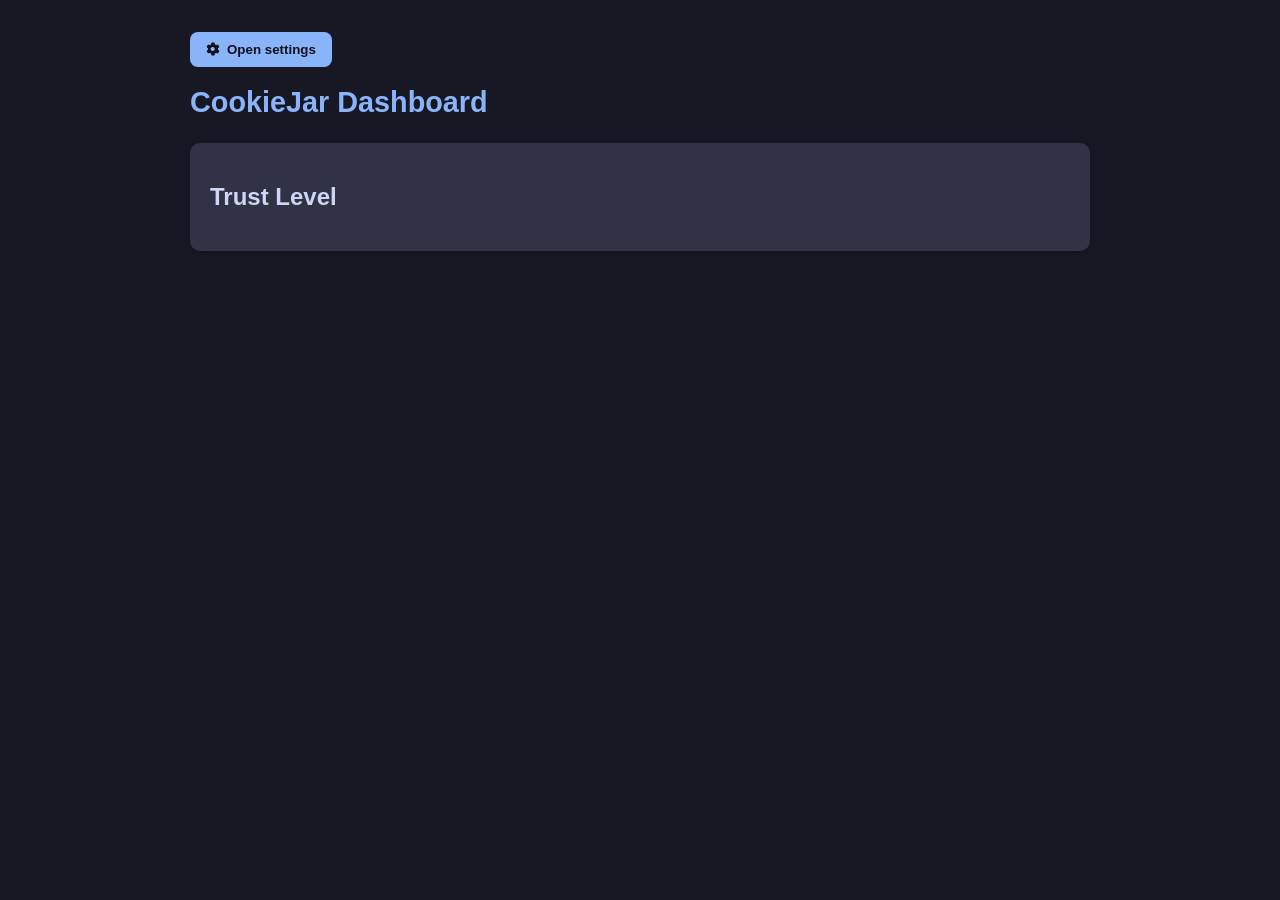
==== extension/dashboard/index.html @ 87004cbf "first draft" ====
<!doctype html>
<html lang="en">
<head>
    <meta charset="UTF-8">
    <title>CookieJar Security Suite - Dashboard</title>
    <link rel="stylesheet" href="dashboard.css">
</head>
<body>
    <button class="btn primary" id="open-settings"><i class="fa-solid fa-gear"></i> Open settings</button>

    <h1>CookieJar Dashboard</h1>
    <div class="card">
        <h2>Trust Level</h2>
    </div>

    <script src="../background/profile.js"></script>
    <script src="dashboard.js"></script>
</body>
</html>
---- extension/dashboard/dashboard.css ----
@import url('https://cdnjs.cloudflare.com/ajax/libs/font-awesome/6.5.1/css/all.min.css');

:root {
    --bg-base: #1e1e2e;
    --bg-surface: #181825;
    --bg-card: #313244;
    --bg-input: #45475a;
    --text-main: #cdd6f4;
    --text-muted: #a6adc8;
    --accent-blue: #89b4fa;
    --accent-red: #f38ba8;
    --accent-orange: #fab387;
    --accent-green: #a6e3a1;
    --accent-grey: #6c7086;
    --border-radius: 10px;
}

body {
    font-family: 'Segoe UI', Roboto, -apple-system, sans-serif;
    padding: 32px;
    background: var(--bg-surface);
    color: var(--text-main);
    max-width: 900px;
    margin: 0 auto;
}

h1 {
    color: var(--accent-blue);
    font-size: 1.8rem;
    margin-bottom: 24px;
}

.header-actions {
    display: flex;
    gap: 12px;
    margin-bottom: 24px;
}

.card {
    background: var(--bg-card);
    padding: 20px;
    border-radius: var(--border-radius);
    margin-bottom: 16px;
    box-shadow: 0 4px 12px rgba(0, 0, 0, 0.15);
}

/* Griglia per le opzioni */
.card-grid {
    display: grid;
    grid-template-columns: repeat(auto-fill, minmax(280px, 1fr));
    gap: 16px;
    margin-top: 12px;
}

.setting-card {
    background: var(--bg-surface);
    padding: 14px;
    border-radius: 8px;
    border: 1px solid rgba(255, 255, 255, 0.05);
}

.btn {
    padding: 10px 16px;
    border: none;
    border-radius: 8px;
    font-weight: 600;
    cursor: pointer;
    transition: all 0.2s ease;
    display: inline-flex;
    align-items: center;
    gap: 8px;
}

.btn.primary {
    background: var(--accent-blue);
    color: #11111b;
}

.btn.primary:hover {
    filter: brightness(1.1);
    transform: translateY(-1px);
}

.btn.crucial {
    background: var(--accent-red);
    color: #11111b;
}

.btn.crucial:hover {
    filter: brightness(1.1);
}

/* Form & Inputs */
input[type="text"] {
    width: 100%;
    padding: 8px 12px;
    margin-top: 6px;
    border-radius: 6px;
    border: 1px solid #585b70;
    background: var(--bg-input);
    color: var(--text-main);
    box-sizing: border-box;
}

input[type="checkbox"] {
    accent-color: var(--accent-blue);
    transform: scale(1.1);
    cursor: pointer;
}
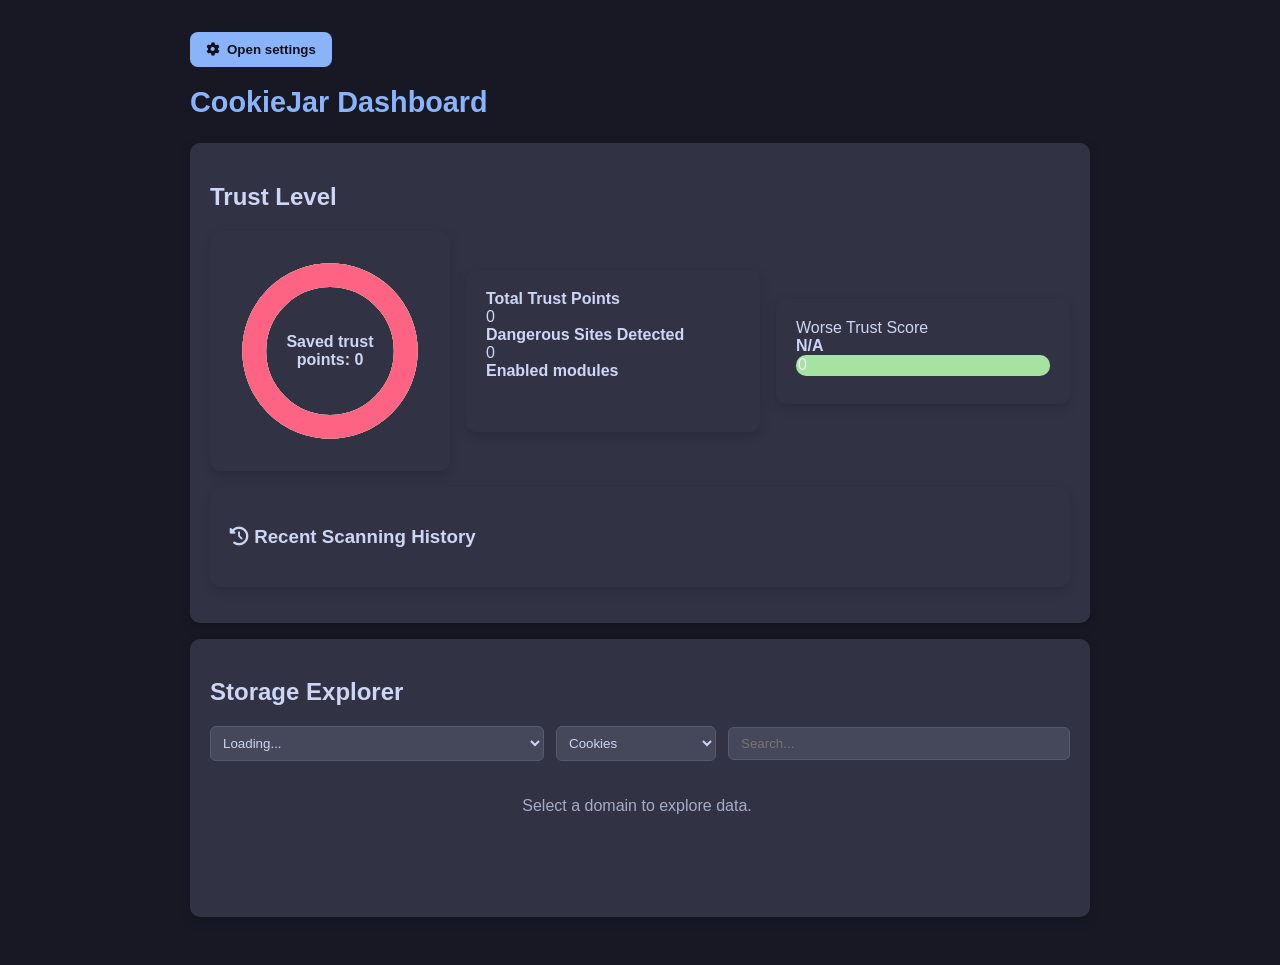
==== commit b869fe77: "update dashboard, popup" ====
--- a/extension/dashboard/index.html
+++ b/extension/dashboard/index.html
@@ -3,6 +3,7 @@
 <head>
     <meta charset="UTF-8">
     <title>CookieJar Security Suite - Dashboard</title>
+    <link rel="icon" href="../assets/icon.svg">
     <link rel="stylesheet" href="dashboard.css">
 </head>
 <body>
@@ -11,8 +12,66 @@
     <h1>CookieJar Dashboard</h1>
     <div class="card">
         <h2>Trust Level</h2>
+        <div class="row">
+            <div class="card" style="width: 200px; height: 200px;">
+                <div class="donut-container" style="position: relative; width: 200px; height: 200px;">
+                    <svg id="trust-history-chart" viewBox="0 0 42 42" style="width: 100%; height: 100%; transform: rotate(-90deg); border-radius: 50%;">
+
+                        <circle cx="21" cy="21" r="15.915" fill="transparent" stroke="#e6e6e6" stroke-width="5"></circle>
+
+                        <circle id="segment-blue" cx="21" cy="21" r="15.915" fill="transparent" stroke="#36a2eb" stroke-width="5"></circle>
+                        <circle id="segment-green" cx="21" cy="21" r="15.915" fill="transparent" stroke="#4bc0c0" stroke-width="5"></circle>
+                        <circle id="segment-yellow" cx="21" cy="21" r="15.915" fill="transparent" stroke="#ffce56" stroke-width="5"></circle>
+                        <circle id="segment-red" cx="21" cy="21" r="15.915" fill="transparent" stroke="#ff6384" stroke-width="5"></circle>
+                    </svg>
+                    <div style="position: absolute; top: 50%; left: 50%; transform: translate(-50%, -50%); font-family: sans-serif; font-weight: bold; text-align: center;">
+                        Saved trust points: <span id="trust-total-label">0</span>
+                    </div>
+                </div>
+            </div>
+            <div class="card" style="width: 92%; display: flex; flex-direction: column; justify-content: center">
+                <span style="font-weight: bold">Total Trust Points</span>
+                <span id="trust-total">0</span>
+                <span style="font-weight: bold">Dangerous Sites Detected</span>
+                <span id="dangerous-total">0</span>
+                <span style="font-weight: bold">Enabled modules</span>
+                <ul id="enabled-modules"></ul>
+            </div>
+            <div class="card" style="width: 92%; display: flex; flex-direction: column; justify-content: center">
+                <span class="Highlight-Label">Worse Trust Score</span>
+                <span id="site" style="font-weight: bold; color: var(--text-main);">N/A</span><span id="score-tag" class="text-tag">0</span>
+                <ul id="sources" style="padding-left: 16px; margin: 8px 0 0 0; font-size: 0.85rem;"></ul>
+            </div>
+        </div>
+        <div class="card">
+            <h3><i class="fa-solid fa-history"></i> Recent Scanning History</h3>
+            <div id="trust-history-list" class="history-list"></div>
+        </div>
     </div>
 
+    <div class="card">
+        <h2>Storage Explorer</h2>
+
+        <div class="explorer-controls" style="display: flex; gap: 12px; margin-bottom: 16px; flex-wrap: wrap; align-items: center;">
+            <select id="domain-select" class="input-select" style="flex: 1; min-width: 200px; padding: 8px; border-radius: 6px; background: var(--bg-input); color: var(--text-main); border: 1px solid #585b70;">
+                <option value="">Loading...</option>
+            </select>
+
+            <select id="scope-select" class="input-select" style="width: 160px; padding: 8px; border-radius: 6px; background: var(--bg-input); color: var(--text-main); border: 1px solid #585b70;">
+                <option value="cookies">Cookies</option>
+                <option value="localStorage">Local Storage</option>
+                <option value="sessionStorage">Session Storage</option>
+            </select>
+
+            <input type="text" id="explorer-search" placeholder="Search..." style="flex: 1; min-width: 180px; margin-top: 0;">
+        </div>
+
+        <div id="storage-explorer-list" class="history-list" style="max-height: 400px; min-height: 120px;">
+            <div style="text-align: center; color: var(--text-muted); padding: 20px;">Select a domain to explore data.</div>
+        </div>
+    </div>
+
+    <script src="../background/helpers.js"></script>
     <script src="../background/profile.js"></script>
     <script src="dashboard.js"></script>
 </body>
--- a/extension/dashboard/dashboard.css
+++ b/extension/dashboard/dashboard.css
@@ -44,7 +44,6 @@
     box-shadow: 0 4px 12px rgba(0, 0, 0, 0.15);
 }
 
-/* Griglia per le opzioni */
 .card-grid {
     display: grid;
     grid-template-columns: repeat(auto-fill, minmax(280px, 1fr));
@@ -90,7 +89,16 @@
     filter: brightness(1.1);
 }
 
-/* Form & Inputs */
+.btn.secondary {
+    background: var(--bg-base);
+    color: var(--accent-blue);
+    border-color: var(--accent-blue);
+}
+
+.btn.secondary:hover {
+    filter: brightness(1.1);
+}
+
 input[type="text"] {
     width: 100%;
     padding: 8px 12px;
@@ -106,4 +114,116 @@
     accent-color: var(--accent-blue);
     transform: scale(1.1);
     cursor: pointer;
+}
+
+input[type="number"] {
+    color: var(--accent-blue);
+    background: var(--accent-grey);
+    padding: 8px 12px;
+    margin-top: 6px;
+    border-radius: 6px;
+    border: 1px solid #585b70;
+    box-sizing: border-box;
+    cursor: pointer;
+}
+
+.donut-container {
+    width: 160px;
+    height: 160px;
+    position: relative;
+}
+.donut-chart {
+    width: 100%;
+    height: 100%;
+    transform: rotate(-90deg);
+    border-radius: 50%;
+}
+.donut-ring {
+    stroke: #e6e6e6;
+}
+.donut-segment {
+    transition: stroke-dasharray 0.3s ease;
+}
+.donut-text {
+    position: absolute;
+    top: 50%;
+    left: 50%;
+    transform: translate(-50%, -50%);
+    font-family: sans-serif;
+    font-weight: bold;
+    font-size: 18px;
+    color: #333;
+}
+
+.row {
+    display: flex;
+    flex-direction: row;
+    gap: 16px;
+    justify-content: flex-start;
+    align-items: center;
+}
+
+.text-tag {
+    color: #f1f1f1f1;
+    border-radius: 10px;
+    padding: 1px 2px 2px;
+    background: #a6e3a1
+}
+
+.history-list {
+    display: flex;
+    flex-direction: column;
+    gap: 10px;
+    margin-top: 12px;
+    max-height: 380px;
+    overflow-y: auto;
+    padding-right: 6px;
+}
+
+.history-list::-webkit-scrollbar {
+    width: 6px;
+}
+.history-list::-webkit-scrollbar-thumb {
+    background: var(--bg-input);
+    border-radius: 4px;
+}
+
+.history-item {
+    display: flex;
+    justify-content: space-between;
+    align-items: center;
+    background: var(--bg-surface);
+    padding: 12px 16px;
+    border-radius: 8px;
+    border: 1px solid rgba(255, 255, 255, 0.04);
+    transition: transform 0.15s ease, background 0.15s ease;
+}
+
+.history-item:hover {
+    background: #1e1e2e;
+    transform: translateX(2px);
+}
+
+.history-info {
+    display: flex;
+    flex-direction: column;
+    gap: 4px;
+}
+
+.history-domain {
+    font-weight: 600;
+    color: var(--text-main);
+    font-size: 0.95rem;
+}
+
+.history-date {
+    font-size: 0.78rem;
+    color: var(--text-muted);
+}
+
+.history-score {
+    font-weight: 700;
+    font-size: 0.85rem;
+    padding: 4px 10px;
+    border-radius: 6px;
 }
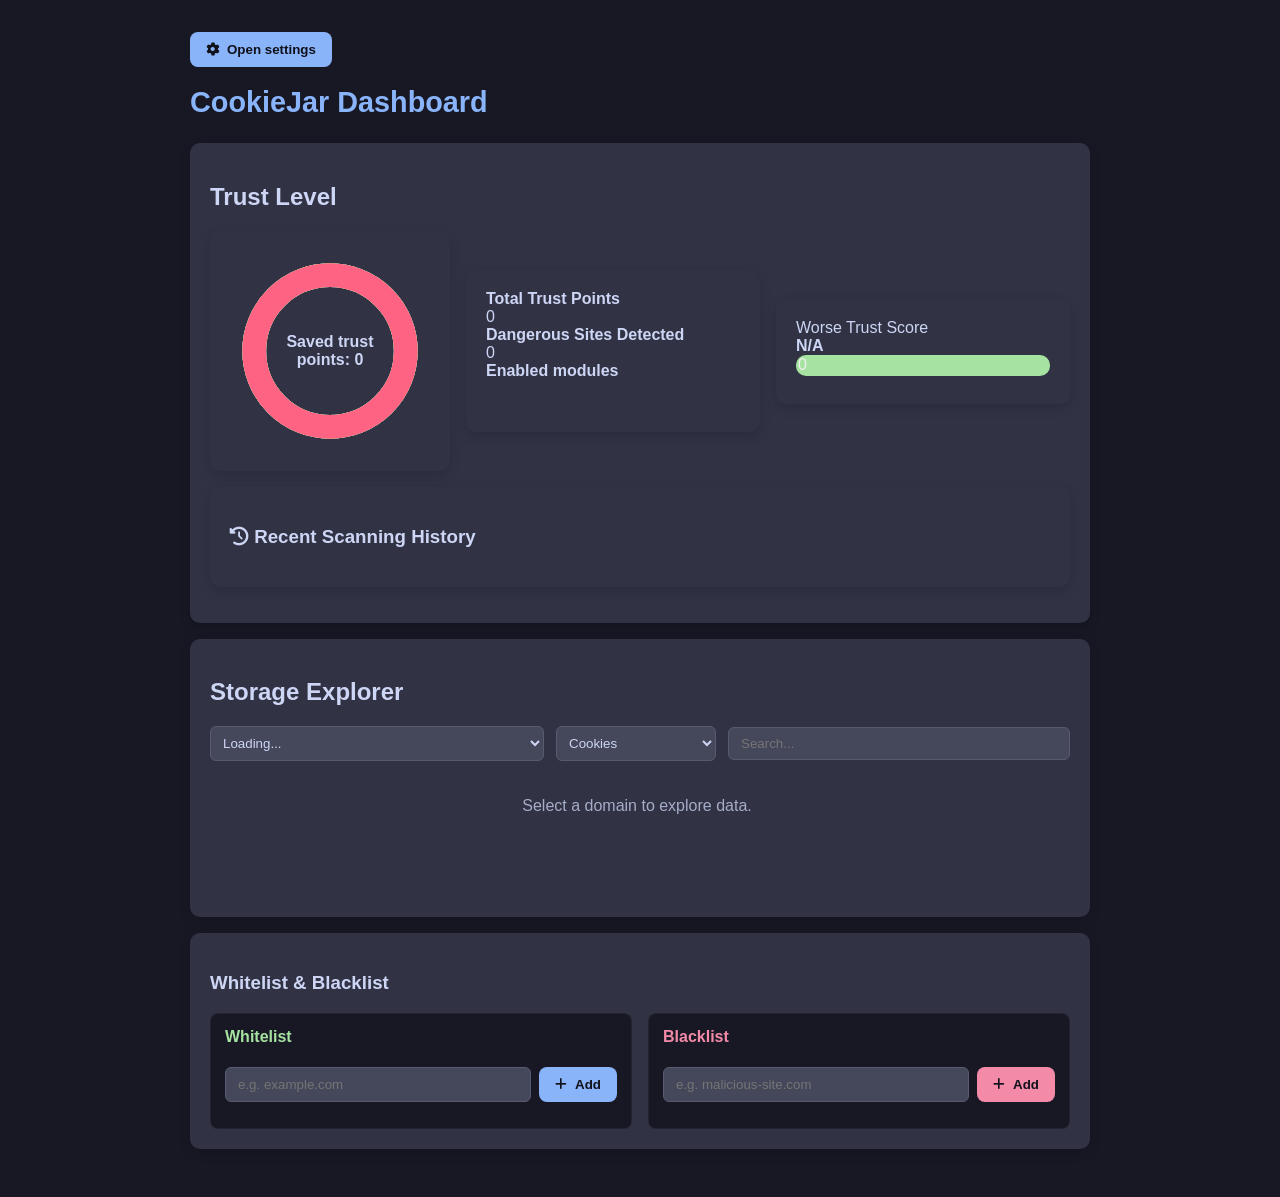
==== commit a574a8d1: "add features" ====
--- a/extension/dashboard/index.html
+++ b/extension/dashboard/index.html
@@ -71,6 +71,29 @@
         </div>
     </div>
 
+    <div class="card">
+        <h3>Whitelist & Blacklist</h3>
+        <div class="row" style="align-items: flex-start;">
+            <div class="setting-card" style="flex: 1;">
+                <h4 style="color: var(--accent-green); margin-top: 0;">Whitelist</h4>
+                <div style="display: flex; gap: 8px; margin-bottom: 12px;">
+                    <input type="text" id="whitelist-input" placeholder="e.g. example.com" style="margin-top: 0;">
+                    <button class="btn primary" id="add-whitelist-btn"><i class="fa-solid fa-plus"></i> Add</button>
+                </div>
+                <div id="whitelist-list" class="history-list" style="max-height: 200px;"></div>
+            </div>
+
+            <div class="setting-card" style="flex: 1;">
+                <h4 style="color: var(--accent-red); margin-top: 0;">Blacklist</h4>
+                <div style="display: flex; gap: 8px; margin-bottom: 12px;">
+                    <input type="text" id="blacklist-input" placeholder="e.g. malicious-site.com" style="margin-top: 0;">
+                    <button class="btn crucial" id="add-blacklist-btn"><i class="fa-solid fa-plus"></i> Add</button>
+                </div>
+                <div id="blacklist-list" class="history-list" style="max-height: 200px;"></div>
+            </div>
+        </div>
+    </div>
+
     <script src="../background/helpers.js"></script>
     <script src="../background/profile.js"></script>
     <script src="dashboard.js"></script>
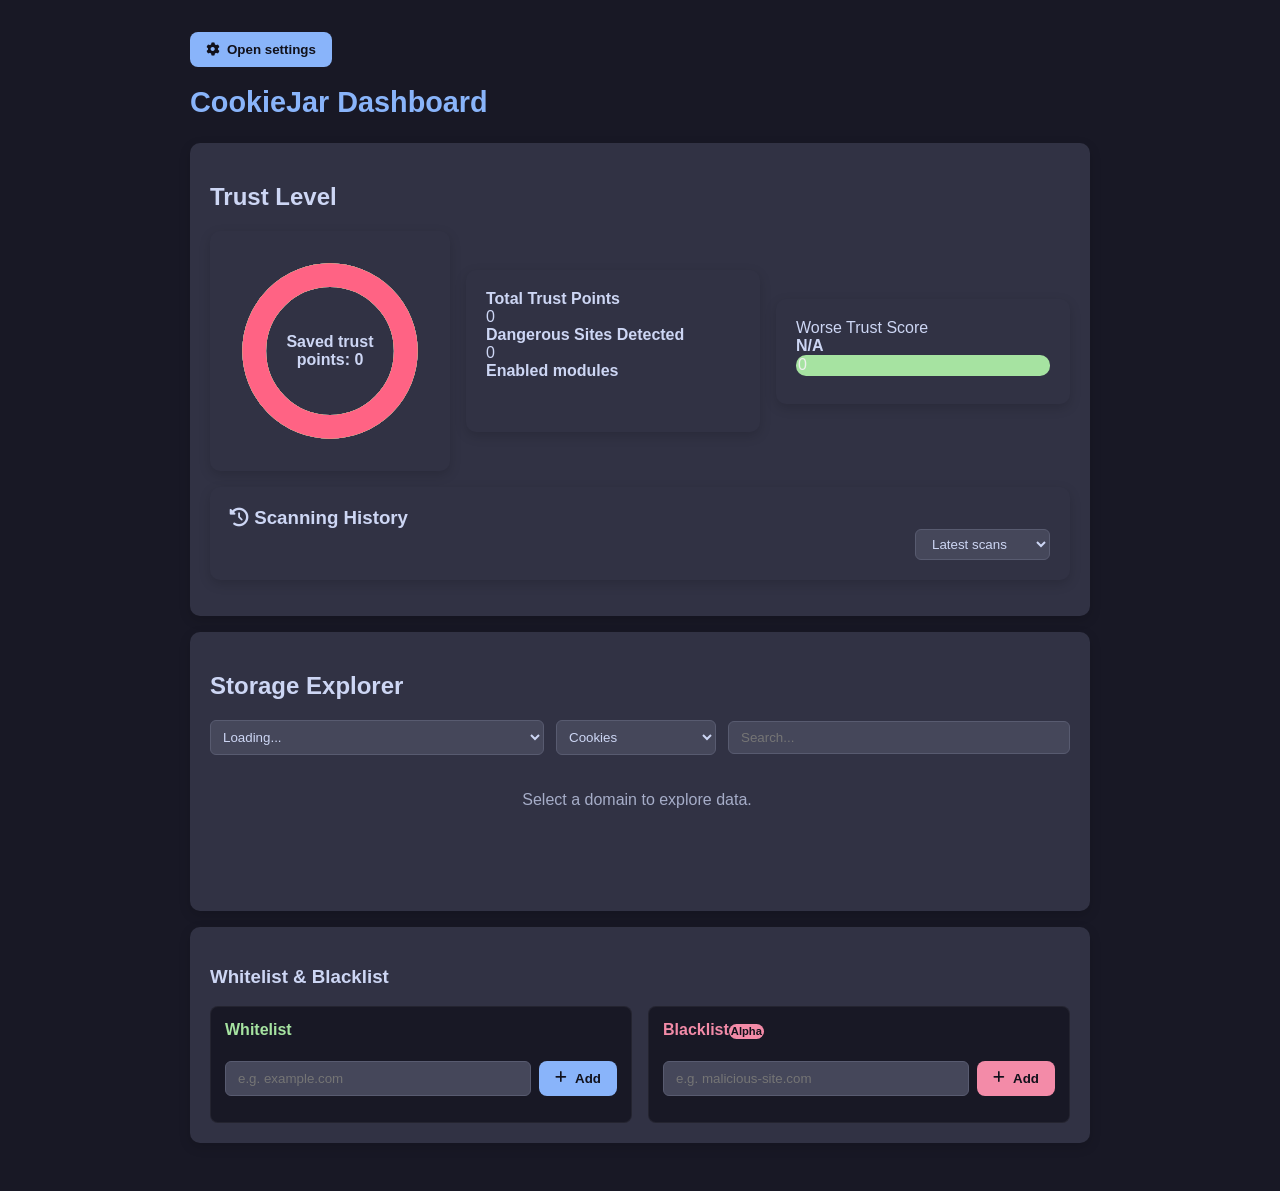
==== commit 64350137: "fix, add cookies info displayer" ====
--- a/extension/dashboard/index.html
+++ b/extension/dashboard/index.html
@@ -44,10 +44,23 @@
             </div>
         </div>
         <div class="card">
-            <h3><i class="fa-solid fa-history"></i> Recent Scanning History</h3>
+            <h3 style="margin: 0;"><i class="fa-solid fa-history"></i> Scanning History</h3>
+                <div style="display: flex; justify-content: flex-end;">
+                    <select id="history-view-mode" class="input-select" style="padding: 6px 12px; border-radius: 6px; background: var(--bg-input); color: var(--text-main); border: 1px solid #585b70;">
+                        <option value="latest">Latest scans</option>
+                        <option value="domainHistory">Domain history</option>
+                    </select>
+                </div>
+            </div>
+
+            <div id="domain-history-filter" style="display: none; margin-bottom: 12px;">
+                <select id="history-domain-select" class="input-select" style="width: 100%; padding: 8px; border-radius: 6px; background: var(--bg-input); color: var(--text-main); border: 1px solid #585b70;">
+                    <option value="">Select a domain...</option>
+                </select>
+            </div>
+
             <div id="trust-history-list" class="history-list"></div>
         </div>
-    </div>
 
     <div class="card">
         <h2>Storage Explorer</h2>
@@ -84,7 +97,7 @@
             </div>
 
             <div class="setting-card" style="flex: 1;">
-                <h4 style="color: var(--accent-red); margin-top: 0;">Blacklist</h4>
+                <h4 style="color: var(--accent-red); margin-top: 0;">Blacklist<span class="text-tag" style="background: var(--accent-red); color: #11111b; font-size: 0.7rem;">Alpha</span></h4>
                 <div style="display: flex; gap: 8px; margin-bottom: 12px;">
                     <input type="text" id="blacklist-input" placeholder="e.g. malicious-site.com" style="margin-top: 0;">
                     <button class="btn crucial" id="add-blacklist-btn"><i class="fa-solid fa-plus"></i> Add</button>
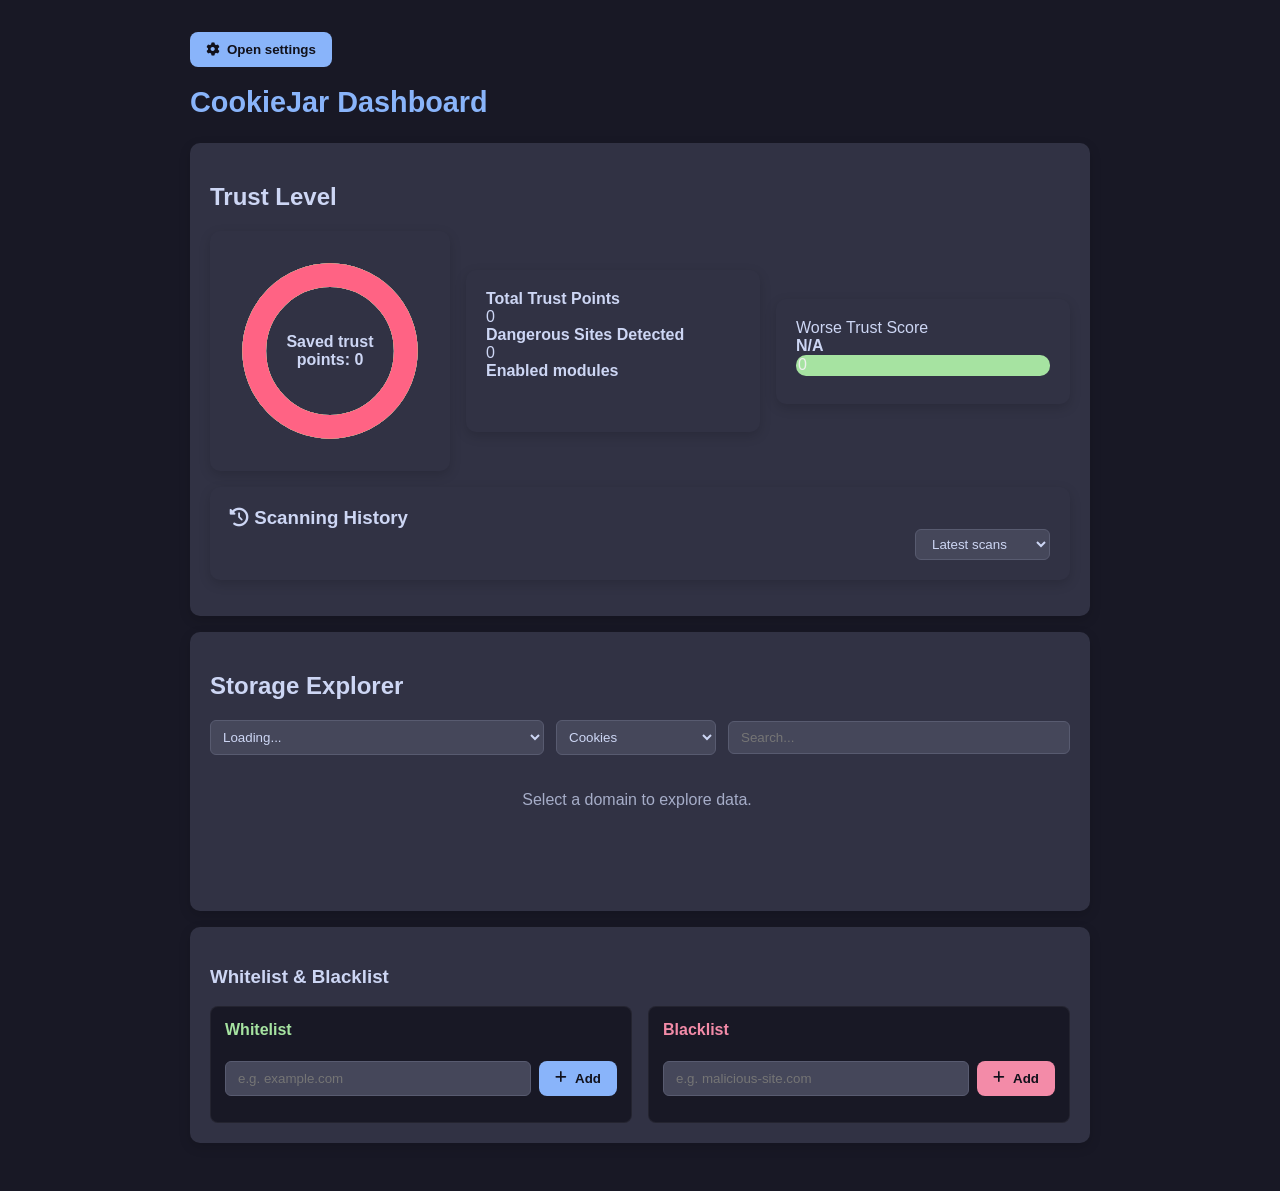
==== commit 940f0e3a: "add features, fix" ====
--- a/extension/dashboard/index.html
+++ b/extension/dashboard/index.html
@@ -97,7 +97,7 @@
             </div>
 
             <div class="setting-card" style="flex: 1;">
-                <h4 style="color: var(--accent-red); margin-top: 0;">Blacklist<span class="text-tag" style="background: var(--accent-red); color: #11111b; font-size: 0.7rem;">Alpha</span></h4>
+                <h4 style="color: var(--accent-red); margin-top: 0;">Blacklist</h4>
                 <div style="display: flex; gap: 8px; margin-bottom: 12px;">
                     <input type="text" id="blacklist-input" placeholder="e.g. malicious-site.com" style="margin-top: 0;">
                     <button class="btn crucial" id="add-blacklist-btn"><i class="fa-solid fa-plus"></i> Add</button>
